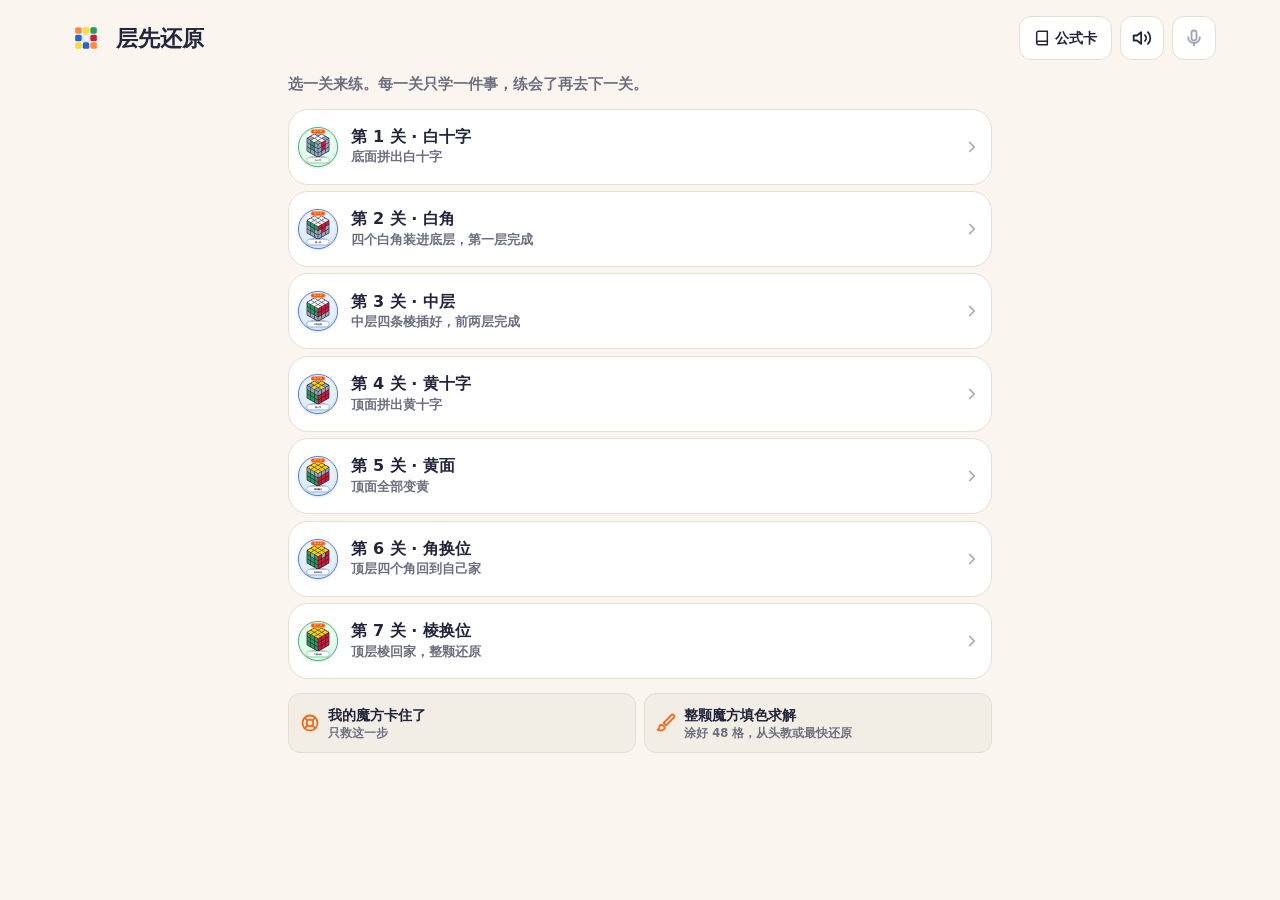
==== mofang/index.html @ f13508b8 "新增魔方层先法学习 App：/mofang/（独立文件夹，不影响小勇士）" ====
<!doctype html>
<html lang="zh-CN">
  <head>
    <meta charset="UTF-8" />
    <meta
      name="viewport"
      content="width=device-width, initial-scale=1, viewport-fit=cover"
    />
    <meta name="theme-color" content="#faf6ef" />
    <meta name="mobile-web-app-capable" content="yes" />
    <meta name="apple-mobile-web-app-capable" content="yes" />
    <meta name="apple-mobile-web-app-status-bar-style" content="default" />
    <meta name="apple-mobile-web-app-title" content="层先还原" />
    <meta name="description" content="对着实体魔方填色，层先法或最短路径还原。拖动翻转，每一步都能转给你看。" />
    <meta property="og:title" content="层先还原" />
    <meta property="og:description" content="Layer-by-layer cube" />
    <meta property="og:image" content="/mofang/og.jpg" />
    <link rel="manifest" href="/mofang/manifest.webmanifest" />
    <link rel="icon" type="image/svg+xml" href="/mofang/favicon.svg" />
    <link rel="apple-touch-icon" href="/mofang/apple-touch-icon.png" />
    <title>层先还原</title>
    <script type="module" crossorigin src="/mofang/assets/index-ByrHyJJD.js"></script>
    <link rel="stylesheet" crossorigin href="/mofang/assets/index-Cp7p6kIr.css">
  </head>
  <body>
    <div id="root"></div>
  </body>
</html>
---- mofang/assets/index-Cp7p6kIr.css ----
:root{--font-sans:"Noto Sans SC", "PingFang SC", "Hiragino Sans GB", "Microsoft YaHei", system-ui, sans-serif;--font-mono:"IBM Plex Mono", "SF Mono", ui-monospace, monospace;--bg:#faf6ef;--surface:#fff;--fill:#f3eee5;--fill-strong:#e9e2d6;--line:#e6ded0;--fg:#23263a;--muted:#6b6f80;--subtle:#a3a6b4;--accent:#f26a1b;--accent-soft:#fde9dc;--accent-fg:#fff;--success:#1c9a5e;--success-soft:#e2f4ea;--danger:#d9443a;--danger-soft:#fbe6e3;--r-sm:8px;--r-md:12px;--r-lg:20px;--h-top:44px;--h-chip:44px;--h-btn:52px;--shadow:0 10px 30px #3c280a1a;--radius:var(--r-lg);--radius-sm:var(--r-md);--border:var(--line);--border-strong:var(--fill-strong);--elevated:var(--fill);--bg-deep:var(--fill);--primary:var(--accent);--primary-deep:#d95a10;--primary-fg:var(--accent-fg);--secondary:var(--fg);--secondary-soft:var(--fill);--sun:var(--accent);--sun-soft:var(--fill);--sky-soft:var(--fill);--shadow-sm:none}*,:before,:after{box-sizing:border-box}html,body,#root{height:100%;margin:0}html{height:100%;height:-webkit-fill-available}body{font-family:var(--font-sans);background:var(--bg);color:var(--fg);-webkit-font-smoothing:antialiased;-webkit-tap-highlight-color:transparent;min-height:100dvh;-webkit-text-size-adjust:100%;-moz-text-size-adjust:100%;text-size-adjust:100%;min-height:-webkit-fill-available;overflow:hidden}button{color:inherit;font-family:inherit}strong{font-weight:700}.app{background:var(--bg);height:100svh;color:var(--fg);padding-top:env(safe-area-inset-top,0px);padding-left:env(safe-area-inset-left,0px);padding-right:env(safe-area-inset-right,0px);flex-direction:column;justify-content:center;display:flex;overflow:hidden}.shell{flex-direction:column;flex:auto;width:100%;min-height:0;display:flex}button:focus-visible{outline:3px solid var(--accent);outline-offset:2px}.topbar{flex:none;justify-content:space-between;align-items:center;gap:.5rem;padding:.5rem 1rem;display:flex}.topbar-left,.topbar-right{align-items:center;gap:.5rem;min-width:0;display:flex}.topbar-title{white-space:nowrap;margin:0;font-size:1.2rem;font-weight:800}.logo{width:var(--h-top);height:var(--h-top);justify-content:center;align-items:center;display:inline-flex}.icon-btn,.pill-btn,.tool-pill{height:var(--h-top);border:1px solid var(--line);border-radius:var(--r-md);background:var(--surface);color:var(--fg);white-space:nowrap;cursor:pointer;touch-action:manipulation;justify-content:center;align-items:center;gap:.35rem;font-size:.9rem;font-weight:700;display:inline-flex}.icon-btn{width:var(--h-top);padding:0}.pill-btn,.tool-pill{padding:0 .85rem}.icon-btn:active:not(:disabled),.pill-btn:active,.tool-pill:active:not(:disabled){background:var(--fill)}.icon-btn:disabled,.tool-pill:disabled{opacity:.4;cursor:default}.icon-btn.muted{color:var(--subtle)}.main{flex-direction:column;flex:auto;min-height:0;display:flex}.stage-panel{flex-direction:column;flex:auto;min-height:190px;display:flex;position:relative}.cube-stage{touch-action:none;-webkit-user-select:none;user-select:none;flex:auto;min-height:0;position:relative;overflow:hidden}.cube-stage-net{touch-action:manipulation;justify-content:center;align-items:center;padding:3.2rem 1rem 3.6rem;display:flex}.cube-stage canvas{display:block;width:100%!important;height:100%!important}.stage-overlay{z-index:6;pointer-events:none;justify-content:space-between;align-items:center;gap:.5rem;display:flex;position:absolute;top:.5rem;left:1rem;right:1rem}.stage-overlay>*{pointer-events:auto}.stage-tools{z-index:6;pointer-events:none;justify-content:space-between;gap:.5rem;display:flex;position:absolute;bottom:.75rem;left:1rem;right:1rem}.tool-pill{pointer-events:auto}.pose-chip,.step-hud{border-radius:var(--r-md);background:#ffffffe6;align-items:center;height:32px;padding:0 .7rem;display:inline-flex}.pose-chip{white-space:nowrap;text-overflow:ellipsis;gap:.35rem;min-width:0;font-size:.85rem;font-weight:700;overflow:hidden}.pose-chip svg{color:var(--accent);flex:none}.pose-sep{color:var(--subtle)}.pose-front{border-radius:3px;width:.85rem;height:.85rem;display:inline-block;box-shadow:inset 0 0 0 1px #0000002e}.view-toggle{height:var(--h-top);border:1px solid var(--line);border-radius:var(--r-md);background:var(--surface);flex:none;gap:2px;padding:3px;display:inline-flex}.view-btn{border-radius:var(--r-sm);color:var(--muted);cursor:pointer;touch-action:manipulation;background:0 0;border:none;padding:0 .8rem;font-size:.85rem;font-weight:800}.view-btn.active{background:var(--fg);color:#fff}.step-hud{z-index:5;pointer-events:none;-webkit-user-select:none;user-select:none;align-items:baseline;gap:.1rem;padding-top:.25rem;position:absolute;bottom:.6rem;right:1rem}.step-hud-current{color:var(--accent);font-variant-numeric:tabular-nums;font-size:1.15rem;font-weight:800}.step-hud-sep,.step-hud-total{color:var(--muted);font-variant-numeric:tabular-nums;font-size:.85rem;font-weight:700}.you-tag{white-space:nowrap;-webkit-user-select:none;user-select:none;font-family:var(--font-sans);flex-direction:column;align-items:center;display:flex}.you-tag-arrow{color:var(--fg);font-size:.65rem;line-height:1}.you-tag-body{border-radius:var(--r-sm);background:var(--fg);color:#fff;align-items:center;gap:.25rem;padding:.15rem .5rem;font-size:.72rem;font-weight:800;display:inline-flex}.you-tag-dot{border-radius:3px;width:.7rem;height:.7rem;box-shadow:0 0 0 1.5px #fff}.rotate-card{z-index:7;border-radius:var(--r-md);background:var(--fg);color:#fff;box-shadow:var(--shadow);pointer-events:none;white-space:nowrap;align-items:center;gap:.6rem;padding:.55rem 1rem .55rem .6rem;animation:.2s ease-out fade-in;display:flex;position:absolute;top:3.2rem;left:50%;transform:translate(-50%)}.rotate-card-icon{border-radius:var(--r-sm);background:var(--accent);justify-content:center;align-items:center;width:2.4rem;height:2.4rem;animation:1s ease-in-out infinite spin-left;display:inline-flex}.rotate-card-icon.flip{animation-name:spin-right}.rotate-card-icon svg{transform:scaleX(-1)}.rotate-card-icon.flip svg{transform:none}.rotate-card-text{flex-direction:column;line-height:1.25;display:flex}.rotate-card-text strong{font-size:1rem;font-weight:900}.rotate-card-text small{opacity:.8;font-size:.78rem;font-weight:600}.panel{background:var(--surface);border-radius:var(--r-lg) var(--r-lg) 0 0;flex-direction:column;flex:none;min-height:0;max-height:68%;display:flex;box-shadow:0 -6px 24px #3c280a14}.panel-inner{min-height:0;padding:1rem 1rem calc(1rem + env(safe-area-inset-bottom,0px));-webkit-overflow-scrolling:touch;scrollbar-width:thin;flex-direction:column;flex:auto;gap:.75rem;display:flex;overflow-y:auto}.panel-head{justify-content:space-between;align-items:center;gap:.5rem;display:flex}.panel-title{margin:0;font-size:1rem;font-weight:800}.panel-count{border-radius:var(--r-sm);background:var(--fill);height:28px;font-family:var(--font-mono);color:var(--muted);font-variant-numeric:tabular-nums;align-items:center;padding:0 .6rem;font-size:.85rem;font-weight:600;display:inline-flex}.palette{grid-template-columns:repeat(6,1fr);gap:.25rem;display:grid}.swatch{border-radius:var(--r-md);cursor:pointer;touch-action:manipulation;background:0 0;border:none;flex-direction:column;align-items:center;gap:.3rem;padding:.3rem 0;display:flex}.swatch.active{background:var(--fill)}.swatch-ring{--p:0%;--c:#ccc;border-radius:var(--r-md);background:conic-gradient(var(--c) var(--p), var(--fill-strong) 0);justify-content:center;align-items:center;width:3rem;height:3rem;padding:4px;display:flex;position:relative}.swatch.active .swatch-ring{box-shadow:0 0 0 2px var(--surface), 0 0 0 4px var(--fg)}.swatch-dot{border-radius:var(--r-sm);border:2px solid #fff;width:100%;height:100%}.swatch-label{font-size:.82rem;font-weight:800;line-height:1}.swatch-label small{color:var(--muted);font-variant-numeric:tabular-nums;font-size:.7rem;font-weight:600}.swatch.done{cursor:not-allowed}.swatch.done .swatch-ring{background:repeating-linear-gradient(-45deg, var(--fill-strong) 0 4px, var(--fill) 4px 8px)}.swatch.done .swatch-dot{opacity:.4;filter:saturate(.55);border-color:#0000;transform:scale(.78)}.swatch-done-badge{display:flex;position:absolute;bottom:-.25rem;right:-.25rem}.swatch-done-badge svg{border-radius:var(--r-sm);background:var(--success);color:#fff;border:2px solid #fff;width:1.3rem;height:1.3rem;padding:.18rem}.swatch.done .swatch-label{color:var(--subtle)}.swatch.done .swatch-label small{color:var(--success);font-weight:800}.status-line{border-radius:var(--r-md);background:var(--fill);height:3.1rem;color:var(--muted);align-items:center;gap:.45rem;padding:0 .15rem 0 .8rem;font-size:.88rem;font-weight:700;display:flex}.status-line.ok{background:var(--success-soft);color:var(--success)}.status-line.error{background:var(--danger-soft);color:var(--danger)}.status-text{white-space:nowrap;text-overflow:ellipsis;flex:auto;min-width:0;overflow:hidden}.status-action{border-radius:var(--r-sm);background:var(--danger);color:#fff;cursor:pointer;border:none;flex:none;height:2.75rem;padding:0 .8rem;font-size:.85rem;font-weight:800}.paint-guide{flex-direction:column;gap:.5rem;margin:0;padding:0;list-style:none;display:none}.paint-guide li{align-items:flex-start;gap:.6rem;font-size:.92rem;font-weight:600;line-height:1.45;display:flex}.paint-guide li.done{color:var(--muted)}.paint-guide-num{border-radius:var(--r-sm);background:var(--surface);flex:none;justify-content:center;align-items:center;width:1.6rem;height:1.6rem;font-size:.85rem;font-weight:800;display:inline-flex}.paint-guide li.done .paint-guide-num{background:var(--success-soft);color:var(--success)}.btn{border-radius:var(--r-md);cursor:pointer;-webkit-user-select:none;user-select:none;touch-action:manipulation;white-space:nowrap;min-height:var(--h-btn);border:1px solid #0000;flex-direction:column;justify-content:center;align-items:center;gap:.05rem;padding:.4rem .9rem;font-size:1rem;font-weight:800;display:inline-flex}.btn:disabled{opacity:.4;pointer-events:none}.btn:active:not(:disabled){transform:scale(.98)}.btn-xl{font-size:1.1rem}.btn-primary{background:var(--accent);color:var(--accent-fg)}.btn-secondary{background:var(--surface);border:1px solid var(--line);color:var(--fg)}.btn-danger{background:var(--danger-soft);color:var(--danger)}.btn-main{align-items:center;gap:.35rem;display:inline-flex}.btn-sub{opacity:.8;font-size:.72rem;font-weight:600;line-height:1.2}.panel-actions{flex-direction:column;gap:.15rem;display:flex}.link-btn{min-height:44px;color:var(--muted);text-underline-offset:3px;cursor:pointer;touch-action:manipulation;background:0 0;border:none;padding:0 .5rem;font-size:.85rem;font-weight:700;text-decoration:underline}.link-btn:disabled{opacity:.4;cursor:default}.stage-bar{scrollbar-width:none;-webkit-overflow-scrolling:touch;flex:none;gap:.35rem;margin:0 -1rem;padding:0 1rem;display:flex;overflow-x:auto}.stage-bar::-webkit-scrollbar{display:none}.stage-pill{height:var(--h-chip);border:1px solid var(--line);border-radius:var(--r-md);background:var(--surface);color:var(--muted);cursor:pointer;white-space:nowrap;touch-action:manipulation;flex:none;align-items:center;gap:.35rem;padding:0 .7rem 0 .35rem;font-size:.85rem;font-weight:800;display:inline-flex}.stage-pill-num{border-radius:var(--r-sm);background:var(--fill);font-variant-numeric:tabular-nums;justify-content:center;align-items:center;width:1.5rem;height:1.5rem;font-size:.8rem;display:inline-flex}.stage-pill.current{border-color:var(--fg);background:var(--fg);color:#fff}.stage-pill.current .stage-pill-num{background:var(--accent);color:#fff}.stage-pill.done{color:var(--fg)}.stage-pill.done .stage-pill-num{background:var(--success-soft);color:var(--success)}.stage-pill.skip{opacity:.45}.stage-pill:disabled{cursor:default}.micro-progress{height:var(--h-chip);flex:none;align-items:center;gap:.6rem;display:flex}.micro-bar{border-radius:var(--r-sm);background:var(--fill);flex:1;height:.5rem;overflow:hidden}.micro-bar span{background:var(--accent);height:100%;transition:width .2s;display:block}.micro-text{color:var(--muted);font-variant-numeric:tabular-nums;font-size:.85rem;font-weight:800}.now-card{border-radius:var(--r-lg);background:var(--fill);flex-direction:column;flex:none;gap:.7rem;padding:.85rem;display:flex}.now-card.done{text-align:center;background:var(--success-soft);align-items:center;padding:1.4rem 1rem}.now-done-title{color:var(--success);margin:0;font-size:1.6rem;font-weight:900}.now-done-sub{color:var(--muted);margin:0;font-weight:600}.move-pills{flex-wrap:wrap;gap:.35rem;display:flex}.move-pill{border:1px solid var(--line);border-radius:var(--r-sm);background:var(--surface);min-width:2.6rem;color:var(--fg);flex-direction:column;align-items:center;padding:.25rem .4rem;line-height:1.15;display:inline-flex}.move-pill-sym{font-family:var(--font-mono);font-size:1.02rem;font-weight:700}.move-pill-zh{color:var(--muted);white-space:nowrap;font-size:.66rem;font-weight:700}.move-pill.rot{border-style:dashed;border-color:var(--subtle)}.move-pill.done{opacity:.4}.move-pill.active{border-color:var(--fg);background:var(--fg);color:#fff;opacity:1}.move-pill.active .move-pill-zh{color:#ffc9a6}.btn-side{gap:.1rem;padding:.3rem}.btn-side-label{font-size:.75rem;font-weight:800}.now-meta{align-items:center;gap:.5rem;min-width:0;display:flex}.now-count{color:var(--accent);font-variant-numeric:tabular-nums;flex:none;font-size:.85rem;font-weight:800}.now-count small{color:var(--muted);font-size:.78rem;font-weight:700}.now-piece{text-overflow:ellipsis;white-space:nowrap;border-radius:var(--r-sm);background:var(--surface);min-width:0;padding:.15rem .5rem;font-size:.8rem;font-weight:800;overflow:hidden}.letters-btn{margin-left:auto;border-radius:var(--r-md);min-width:44px;height:44px;color:var(--subtle);font-family:var(--font-mono);cursor:pointer;touch-action:manipulation;background:0 0;border:none;flex:none;margin-block:-.4rem;font-size:.78rem;font-weight:700}.letters-btn.on{color:var(--fg);background:var(--surface)}.now-say{-webkit-line-clamp:2;-webkit-box-orient:vertical;min-height:2.6em;margin:0;font-size:1.25rem;font-weight:900;line-height:1.3;display:-webkit-box;overflow:hidden}.lesson-formula{flex-wrap:wrap;align-items:center;gap:.4rem .6rem;display:flex}.formula-part{flex-wrap:wrap;align-items:center;gap:.3rem;display:flex}.formula-part.setup+.formula-part:before{content:"→";color:var(--subtle);margin-right:.1rem;font-weight:800}.lesson-formula .move-pill{border-color:#0000;justify-content:center;min-width:2.9rem;min-height:2.6rem;padding:.2rem .45rem;transition:background .15s,color .15s}.lesson-formula .move-pill-zh{color:inherit;font-size:1.05rem;font-weight:900}.lesson-formula .move-pill-sym{color:var(--muted);font-size:.72rem}.lesson-formula .formula-part.setup .move-pill{border:1px dashed var(--subtle);background:0 0}.lesson-formula .formula-part .move-pill.active{border:1px solid var(--accent);background:var(--accent);color:#fff;opacity:1;transform:scale(1.06)}.lesson-formula .move-pill.active .move-pill-zh,.lesson-formula .move-pill.active .move-pill-sym{color:#fff}.formula-reps{border-radius:var(--r-sm);background:var(--accent-soft);color:var(--primary-deep);white-space:nowrap;font-variant-numeric:tabular-nums;padding:.2rem .45rem;font-size:.82rem;font-weight:800}.now-caption{height:1.4rem;color:var(--muted);white-space:nowrap;text-overflow:ellipsis;align-items:center;gap:.45rem;margin:0;font-size:.88rem;font-weight:700;display:flex;overflow:hidden}.now-caption.live{color:var(--fg)}.demo-dot{background:var(--accent);border-radius:50%;flex:none;width:.55rem;height:.55rem;animation:1s ease-in-out infinite pulse-dot}.lesson-controls{flex:none;grid-template-columns:5.2rem 1fr;gap:.5rem;display:grid}.lesson-controls .btn-xl{min-height:3.6rem;font-size:1.3rem}.slow-mode{flex:none;margin-top:-.25rem}.slow-mode summary{min-height:44px;color:var(--muted);cursor:pointer;touch-action:manipulation;justify-content:center;align-items:center;gap:.25rem;font-size:.88rem;font-weight:800;list-style:none;display:flex}.slow-mode summary::-webkit-details-marker{display:none}.slow-mode .chevron{transition:transform .15s}.slow-mode[open] .chevron{transform:rotate(180deg)}.slow-controls{grid-template-columns:repeat(3,1fr);gap:.4rem;display:grid}.slow-controls .btn{min-height:48px;padding:.3rem .4rem;font-size:.9rem}.slow-say{color:var(--muted);text-align:center;margin:.4rem 0 0;font-size:.85rem;font-weight:700}.done-tip{z-index:8;border-radius:var(--r-md);background:var(--fg);color:#fff;width:max-content;max-width:calc(100% - 1.5rem);box-shadow:var(--shadow);align-items:center;gap:.4rem;padding:0 .3rem 0 .8rem;animation:.2s ease-out toast-in;display:flex;position:absolute;bottom:.6rem;left:50%;overflow:hidden;transform:translate(-50%)}.done-tip-text{white-space:nowrap;text-overflow:ellipsis;align-items:center;gap:.35rem;min-width:0;font-size:.85rem;font-weight:700;display:inline-flex;overflow:hidden}.done-tip-text svg{color:#7ee2a8;flex:none}.done-tip-undo{border-radius:var(--r-sm);color:#ffc9a6;text-underline-offset:3px;cursor:pointer;touch-action:manipulation;background:0 0;border:none;flex:none;min-height:44px;padding:0 .7rem;font-size:.88rem;font-weight:800;text-decoration:underline}.done-tip-timer{background:var(--accent);transform-origin:0;width:100%;height:3px;animation:tip-timer var(--tip-ms,2.8s) linear forwards;position:absolute;bottom:0;left:0}@keyframes tip-timer{to{transform:scaleX(0)}}.orient-backdrop{z-index:70;padding:calc(1rem + env(safe-area-inset-top,0px)) calc(1rem + env(safe-area-inset-right,0px)) calc(1rem + env(safe-area-inset-bottom,0px)) calc(1rem + env(safe-area-inset-left,0px));background:#23263a73;justify-content:center;align-items:center;animation:.18s ease-out fade-in;display:flex;position:fixed;inset:0}.orient-card{border-radius:var(--r-lg);background:var(--surface);width:min(100%,22rem);box-shadow:var(--shadow);text-align:center;flex-direction:column;align-items:center;gap:.5rem;padding:1.4rem 1.25rem 1.25rem;animation:.22s ease-out sheet-up;display:flex}.orient-stage{perspective:600px;justify-content:center;align-items:center;width:9rem;height:9rem;display:flex}.mini-cube{--s:4.6rem;width:var(--s);height:var(--s);transform-style:preserve-3d;animation:3.2s ease-in-out infinite flip-white-down;position:relative}.mini-face{backface-visibility:hidden;border:3px solid #1d1d24;border-radius:10px;position:absolute;inset:0}.mini-face.f{transform:translateZ(calc(var(--s) / 2))}.mini-face.b{transform:rotateY(180deg) translateZ(calc(var(--s) / 2))}.mini-face.u{transform:rotateX(90deg) translateZ(calc(var(--s) / 2))}.mini-face.d{transform:rotateX(-90deg) translateZ(calc(var(--s) / 2))}.mini-face.r{transform:rotateY(90deg) translateZ(calc(var(--s) / 2))}.mini-face.l{transform:rotateY(-90deg) translateZ(calc(var(--s) / 2))}@keyframes flip-white-down{0%,22%{transform:rotateX(-24deg)rotateY(-32deg)rotate(0)}62%,to{transform:rotateX(-24deg)rotateY(-32deg)rotate(180deg)}}.orient-title{margin:.25rem 0 0;font-size:1.45rem;font-weight:900}.orient-text{margin:0;font-size:1.12rem;font-weight:700}.orient-text b{background:var(--fill);border-radius:4px;padding:0 .2rem}.orient-text b.green{color:#1f7a45;background:#e2f4ea}.orient-sub{color:var(--muted);margin:0 0 .4rem;font-size:.85rem;font-weight:600}.orient-go{width:100%;min-height:3.4rem;font-size:1.25rem}.stage-overlay-right{flex:none;gap:.4rem;display:inline-flex}.sheet-backdrop{z-index:60;background:#23263a66;justify-content:center;align-items:flex-end;animation:.18s ease-out fade-in;display:flex;position:fixed;inset:0}.sheet{background:var(--surface);border-radius:var(--r-lg) var(--r-lg) 0 0;width:min(100%,36rem);max-height:88dvh;padding:1rem 1rem calc(1rem + env(safe-area-inset-bottom,0px));box-shadow:var(--shadow);animation:.22s cubic-bezier(.2,.9,.3,1.1) sheet-up;overflow-y:auto}.sheet-head{justify-content:space-between;align-items:flex-start;gap:.5rem;display:flex}.sheet-title{margin:0;font-size:1.2rem;font-weight:900}.sheet-sub{color:var(--muted);margin:.2rem 0 0;font-size:.85rem;font-weight:600}.sheet-legend{color:var(--muted);flex-wrap:wrap;gap:.3rem .8rem;margin:.7rem 0 .5rem;font-size:.78rem;font-weight:700;display:flex}.formula-cards{flex-direction:column;gap:.55rem;margin:0;padding:0;list-style:none;display:flex}.formula-card{border-radius:var(--r-md);background:var(--fill);padding:.7rem .8rem}.formula-card .move-pill{min-width:2.2rem}.formula-card-head{align-items:center;gap:.45rem;margin-bottom:.45rem;display:flex}.formula-card-stage{border-radius:var(--r-sm);background:var(--fg);color:#fff;justify-content:center;align-items:center;width:1.5rem;height:1.5rem;font-size:.82rem;font-weight:900;display:inline-flex}.formula-card-name{font-size:1rem;font-weight:900}.formula-card-when-stage{color:var(--muted);margin-left:auto;font-size:.78rem;font-weight:700}.formula-card-when{color:var(--muted);margin:.45rem 0 0;font-size:.84rem;font-weight:600;line-height:1.45}.sheet-foot{color:var(--muted);margin:.8rem 0 0;font-size:.8rem;font-weight:600}.toast{top:calc(env(safe-area-inset-top,0px) + 6.4rem);z-index:50;border-radius:var(--r-md);background:var(--fg);color:#fff;text-align:center;width:max-content;max-width:min(88vw,22rem);box-shadow:var(--shadow);pointer-events:none;padding:.55rem .95rem;font-size:.88rem;font-weight:700;line-height:1.3;animation:.2s ease-out toast-in;position:fixed;left:50%;transform:translate(-50%)}.face-net{justify-content:center;align-items:center;width:100%;height:100%;display:flex}.face-net-grid{grid-template-rows:repeat(3,auto);grid-template-columns:repeat(4,minmax(0,1fr));gap:.3rem .35rem;width:min(100%,400px);max-height:100%;display:grid}.face-net-face{flex-direction:column;gap:.15rem;min-width:0;display:flex}.face-net-label{color:var(--muted);text-align:center;font-size:.75rem;font-weight:800;line-height:1}.face-net-cells{aspect-ratio:1;border-radius:var(--r-sm);background:#1c1d24;grid-template-columns:repeat(3,1fr);gap:3px;padding:3px;display:grid}.face-net-cell{aspect-ratio:1;cursor:pointer;touch-action:manipulation;border:none;border-radius:4px;padding:0}.face-net-cell.center{cursor:default}.face-net-cell.blank{background:#4a4e63!important}.face-net-cell.conflict{outline-offset:-2px;outline:3px solid #22d3ee}.face-net-cell.focused{outline:3px solid var(--accent);outline-offset:-1px;z-index:1}.face-net-cell.flash{animation:.35s ease-in-out 4 net-flash}.face-net-cell.blocked{filter:grayscale(.5)brightness(.75)}.face-net-cell.paint-pop{z-index:1;animation:.22s ease-out paint-cell-pop}.celebration-overlay{z-index:80;pointer-events:none;justify-content:center;align-items:center;animation:.25s ease-out fade-in;display:flex;position:fixed;inset:0}.celebration-canvas{pointer-events:none;width:100%;height:100%;position:absolute;inset:0}.celebration-message{z-index:1;text-align:center;border-radius:var(--r-lg);box-shadow:var(--shadow);background:#fffffff2;padding:1rem 2rem;animation:.45s cubic-bezier(.22,1.4,.36,1) celebration-pop;position:relative}.celebration-title{color:var(--accent);margin:0;font-size:clamp(2rem,8vw,3rem);font-weight:900}.celebration-sub{color:var(--muted);margin:.2rem 0 0;font-size:1rem;font-weight:700}@keyframes toast-in{0%{opacity:0;transform:translate(-50%)translateY(8px)}to{opacity:1;transform:translate(-50%)translateY(0)}}@keyframes fade-in{0%{opacity:0}to{opacity:1}}@keyframes sheet-up{0%{opacity:0;transform:translateY(40px)}to{opacity:1;transform:translateY(0)}}@keyframes net-flash{0%,to{filter:brightness()}50%{filter:brightness(1.8)}}@keyframes paint-cell-pop{0%{transform:scale(1)}48%{transform:scale(1.14)}to{transform:scale(1)}}@keyframes celebration-pop{0%{opacity:0;transform:scale(.72)}to{opacity:1;transform:scale(1)}}@keyframes spin-left{to{transform:rotate(-360deg)}}@keyframes spin-right{to{transform:rotate(360deg)}}@keyframes pulse-dot{50%{opacity:.25}}@media (prefers-reduced-motion:reduce){.celebration-overlay,.celebration-message,.sheet,.sheet-backdrop,.toast,.rotate-card-icon,.demo-dot,.mini-cube,.orient-card,.orient-backdrop,.done-tip{animation:none}.mini-cube{transform:rotateX(-24deg)rotateY(-32deg)rotate(180deg)}}.page{width:100%;min-height:0;padding:0 1rem calc(.75rem + env(safe-area-inset-bottom,0px));flex-direction:column;flex:auto;gap:.6rem;display:flex;overflow:hidden}.page-lead{color:var(--muted);flex:none;margin:0;font-size:.92rem;font-weight:600;line-height:1.4}.page-lead b{color:var(--fg);margin-right:.35rem;font-size:1.05rem}.level-list{scrollbar-width:none;flex-direction:column;flex:auto;gap:.4rem;min-height:0;max-height:calc(588px + 2.4rem);margin:0;padding:0;list-style:none;display:flex;overflow-y:auto}.level-list::-webkit-scrollbar{display:none}.level-list>li{flex:1 1 0;min-height:56px;max-height:84px;display:flex}.level-row{border:1px solid var(--line);border-radius:var(--r-lg);background:var(--surface);text-align:left;cursor:pointer;touch-action:manipulation;flex:auto;align-items:center;gap:.7rem;min-width:0;padding:.35rem .6rem .35rem .45rem;display:flex}.level-row:active{background:var(--fill)}.level-row>svg{color:var(--subtle);flex:none}.level-badge{flex:none;width:44px;height:44px}.level-text{flex-direction:column;flex:auto;gap:.1rem;min-width:0;display:flex}.level-name{white-space:nowrap;font-size:1rem;font-weight:900}.level-goal{color:var(--muted);white-space:nowrap;text-overflow:ellipsis;font-size:.8rem;font-weight:600;overflow:hidden}.level-fact{color:var(--muted);white-space:nowrap;flex:none;align-items:center;gap:.2rem;font-size:.74rem;font-weight:700;display:inline-flex}.level-fact.known{color:var(--success)}.home-more{flex:none;grid-template-columns:1fr 1fr;gap:.5rem;display:grid}.home-more.single{grid-template-columns:1fr}.more-btn{border:1px solid var(--line);border-radius:var(--r-md);background:var(--fill);text-align:left;cursor:pointer;touch-action:manipulation;align-items:center;gap:.5rem;min-height:60px;padding:.5rem .7rem;display:flex}.more-btn:active{background:var(--fill-strong)}.more-btn>svg{color:var(--accent);flex:none}.more-btn span{flex-direction:column;gap:.1rem;min-width:0;display:flex}.more-btn b{font-size:.9rem;font-weight:900}.more-btn small{color:var(--muted);font-size:.72rem;font-weight:600;line-height:1.25}.shape-grid{flex:auto;grid-template-columns:1fr 1fr;grid-auto-rows:minmax(0,1fr);gap:.5rem;min-height:0;margin:0;padding:0;list-style:none;display:grid;overflow-y:auto}.shape-grid.n2{grid-auto-rows:minmax(0,15rem)}.shape-grid>li{min-height:0;display:flex}.shape-card{border:1px solid var(--line);border-radius:var(--r-lg);background:var(--surface);cursor:pointer;touch-action:manipulation;flex-direction:column;flex:auto;align-items:center;gap:.25rem;min-width:0;padding:.55rem .55rem .6rem;display:flex;overflow:hidden}.shape-card:active{border-color:var(--accent);background:var(--accent-soft)}.shape-card.done{background:var(--success-soft)}.shape-icon{flex:0 auto;width:auto;min-height:0;max-height:100%}.shape-name{font-size:1rem;font-weight:900}.shape-say{color:var(--muted);text-align:center;font-size:.74rem;font-weight:600;line-height:1.3}.shapes-paint{flex:none;justify-content:center;align-items:center;gap:.35rem;display:inline-flex}.intro-panel{gap:.6rem}.intro-head{align-items:center;gap:.6rem;display:flex}.intro-kicker{color:var(--accent);margin:0;font-size:.8rem;font-weight:800}.intro-title{margin:0;font-size:1.5rem;font-weight:900;line-height:1.1}.intro-goal{margin:0;font-size:.95rem;font-weight:700;line-height:1.4}.intro-formulas{flex-direction:column;gap:.4rem;display:flex}.intro-formula{border-radius:var(--r-lg);background:var(--fill);flex-direction:column;gap:.2rem;padding:.6rem .75rem;display:flex}.intro-formula-name{color:var(--muted);font-size:.8rem;font-weight:800}.mnemonic{flex-wrap:wrap;gap:.15rem .9rem;font-size:1.15rem;font-weight:900;line-height:1.35;display:flex}.mnemonic.big{font-size:1.45rem}.mnemonic-beat{white-space:nowrap}.intro-cases{color:var(--muted);flex-direction:column;gap:.2rem;margin:0;padding:0;font-size:.85rem;font-weight:600;list-style:none;display:flex}.intro-cases li:before{content:"·";color:var(--accent);margin-right:.4rem;font-weight:900}.skip-confirm{border-radius:var(--r-lg);background:var(--accent-soft);flex-direction:column;gap:.5rem;padding:.75rem;display:flex}.skip-confirm p{margin:0;font-size:.88rem;font-weight:700;line-height:1.4}.skip-actions,.round-actions{grid-template-columns:1fr 1.4fr;gap:.5rem;display:grid}.scramble-hold{color:var(--muted);margin:0;font-size:.9rem;font-weight:600;line-height:1.4}.scramble-hold b{color:var(--fg)}.scramble-hold b.green{color:var(--success)}.scramble-pills .move-pill{justify-content:center;min-height:2.2rem}.scramble-pills .move-pill-zh{color:inherit;font-size:.9rem}.scramble-pills .move-pill.active{border-color:var(--accent);background:var(--accent)}.scramble-pills .move-pill.active .move-pill-zh{color:#fff}.scramble-controls{grid-template-columns:1fr 1.5fr 1fr;gap:.5rem;display:grid}.scramble-controls .btn-xl{min-height:3.6rem;font-size:1.2rem}.solve-note{border-radius:var(--r-md);background:var(--success-soft);color:var(--success);flex:none;margin:0;padding:.4rem .65rem;font-size:.82rem;font-weight:800;line-height:1.35}.now-tip{min-height:1.3rem;color:var(--primary-deep);align-items:flex-start;gap:.35rem;margin:-.2rem 0 0;font-size:.82rem;font-weight:700;line-height:1.35;display:flex}.now-tip svg{flex:none;margin-top:.05rem}.lesson-formula .move-pill.beat-end{margin-right:.45rem}.round-done{gap:.35rem}.round-fact{color:var(--muted);justify-content:center;align-items:center;gap:.3rem;margin:.2rem 0 0;font-size:.85rem;font-weight:700;display:inline-flex}.round-fact.known{color:var(--success)}.solo-check{border:1px solid var(--line);border-radius:var(--r-md);background:var(--surface);cursor:pointer;touch-action:manipulation;align-items:center;gap:.6rem;min-height:52px;padding:0 .8rem;font-size:.98rem;font-weight:800;display:flex}.solo-check input{opacity:0;pointer-events:none;position:absolute}.solo-box{border:2px solid var(--subtle);border-radius:var(--r-sm);color:#0000;flex:none;justify-content:center;align-items:center;width:26px;height:26px;display:inline-flex}.solo-check.on{border-color:var(--success);background:var(--success-soft)}.solo-check.on .solo-box{border-color:var(--success);background:var(--success);color:#fff}.solo-check:has(input:focus-visible){outline:3px solid var(--accent);outline-offset:2px}.round-actions .btn-xl{min-height:3.6rem}.topbar-title.small{text-overflow:ellipsis;font-size:1.05rem;overflow:hidden}.pill-btn.pill-compact{width:var(--h-top);padding:0}.pill-btn.pill-compact .pill-label{display:none}.speech-btn.on{color:var(--accent);border-color:var(--accent)}@media (height<=720px) and (width<=1023px){.topbar{padding-block:.35rem}.panel-inner{gap:.6rem;padding-top:.75rem}.now-card{gap:.45rem;padding:.7rem .8rem}.now-say{font-size:1.12rem}.swatch-ring{width:2.6rem;height:2.6rem}}@media (width<=360px){.pill-btn{padding:0 .65rem}.topbar-title{font-size:1.1rem}}@media (width>=1024px){.shell{max-width:75rem;max-height:58rem;margin:0 auto;padding:0 1.5rem 1.5rem}.topbar{padding:1rem 0 .85rem}.topbar-title{font-size:1.4rem}.main{grid-template-columns:minmax(0,1fr) 26rem;gap:1.25rem;display:grid}.stage-panel{border-radius:var(--r-lg);background:var(--surface);overflow:hidden}.stage-overlay{top:1rem}.panel{border-radius:var(--r-lg);max-height:none;box-shadow:none}.panel-inner{gap:1rem;padding:1.25rem}.paint-guide{border-radius:var(--r-md);background:var(--fill);padding:.9rem 1rem;display:flex}.panel-actions{margin-top:auto}.stage-bar{flex-wrap:wrap;margin:0;padding:0;overflow:visible}.solve-panel .now-card{padding:1.1rem}.now-say{font-size:1.45rem}.sheet-backdrop{align-items:center}.sheet{border-radius:var(--r-lg);max-height:86vh}.step-hud{bottom:1rem;right:1rem}.toast{top:calc(env(safe-area-inset-top,0px) + 5.5rem)}.page{gap:.9rem;max-width:44rem;margin:0 auto;padding:0 0 1rem}.level-list{max-height:calc(532px + 2.4rem)}.level-list>li{min-height:64px;max-height:76px}.pill-btn.pill-compact{width:auto;padding:0 .85rem}.pill-btn.pill-compact .pill-label{display:inline}.topbar-title.small{font-size:1.4rem}.shape-grid{grid-template-columns:repeat(3,1fr)}}
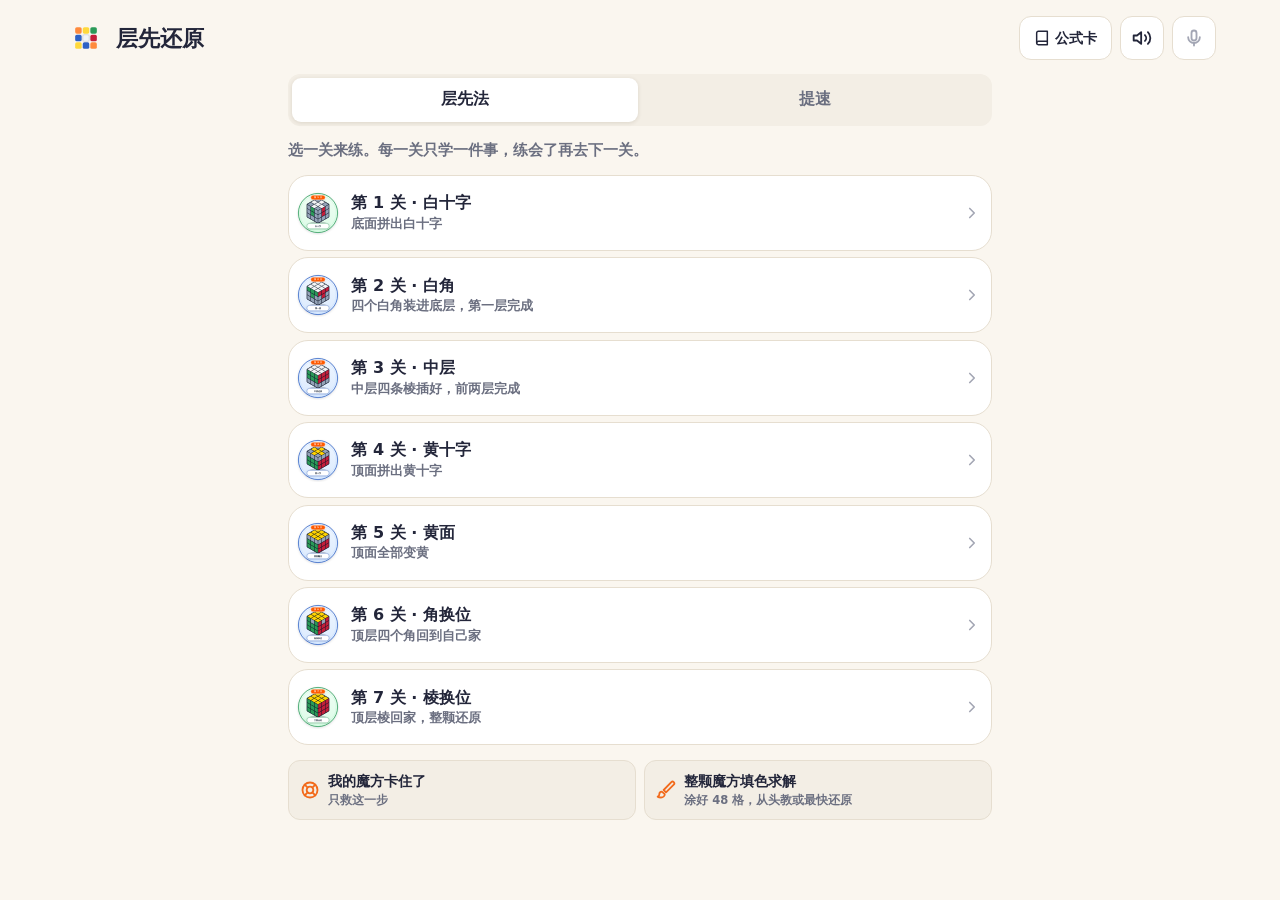
==== commit d3c42571: "魔方 App：新增提速（计时器 + CFOP 入门）" ====
--- a/mofang/index.html
+++ b/mofang/index.html
@@ -19,8 +19,8 @@
     <link rel="icon" type="image/svg+xml" href="/mofang/favicon.svg" />
     <link rel="apple-touch-icon" href="/mofang/apple-touch-icon.png" />
     <title>层先还原</title>
-    <script type="module" crossorigin src="/mofang/assets/index-ByrHyJJD.js"></script>
-    <link rel="stylesheet" crossorigin href="/mofang/assets/index-Cp7p6kIr.css">
+    <script type="module" crossorigin src="/mofang/assets/index-pVP-qkUp.js"></script>
+    <link rel="stylesheet" crossorigin href="/mofang/assets/index-8VQGAVIN.css">
   </head>
   <body>
     <div id="root"></div>
--- a/mofang/assets/index-8VQGAVIN.css
+++ b/mofang/assets/index-8VQGAVIN.css
@@ -0,0 +1 @@
+:root{--font-sans:"Noto Sans SC", "PingFang SC", "Hiragino Sans GB", "Microsoft YaHei", system-ui, sans-serif;--font-mono:"IBM Plex Mono", "SF Mono", ui-monospace, monospace;--bg:#faf6ef;--surface:#fff;--fill:#f3eee5;--fill-strong:#e9e2d6;--line:#e6ded0;--fg:#23263a;--muted:#6b6f80;--subtle:#a3a6b4;--accent:#f26a1b;--accent-soft:#fde9dc;--accent-fg:#fff;--success:#1c9a5e;--success-soft:#e2f4ea;--danger:#d9443a;--danger-soft:#fbe6e3;--r-sm:8px;--r-md:12px;--r-lg:20px;--h-top:44px;--h-chip:44px;--h-btn:52px;--shadow:0 10px 30px #3c280a1a;--radius:var(--r-lg);--radius-sm:var(--r-md);--border:var(--line);--border-strong:var(--fill-strong);--elevated:var(--fill);--bg-deep:var(--fill);--primary:var(--accent);--primary-deep:#d95a10;--primary-fg:var(--accent-fg);--secondary:var(--fg);--secondary-soft:var(--fill);--sun:var(--accent);--sun-soft:var(--fill);--sky-soft:var(--fill);--shadow-sm:none}*,:before,:after{box-sizing:border-box}html,body,#root{height:100%;margin:0}html{height:100%;height:-webkit-fill-available}body{font-family:var(--font-sans);background:var(--bg);color:var(--fg);-webkit-font-smoothing:antialiased;-webkit-tap-highlight-color:transparent;min-height:100dvh;-webkit-text-size-adjust:100%;-moz-text-size-adjust:100%;text-size-adjust:100%;min-height:-webkit-fill-available;overflow:hidden}button{color:inherit;font-family:inherit}strong{font-weight:700}.app{background:var(--bg);height:100svh;color:var(--fg);padding-top:env(safe-area-inset-top,0px);padding-left:env(safe-area-inset-left,0px);padding-right:env(safe-area-inset-right,0px);flex-direction:column;justify-content:center;display:flex;overflow:hidden}.shell{flex-direction:column;flex:auto;width:100%;min-height:0;display:flex}button:focus-visible{outline:3px solid var(--accent);outline-offset:2px}.topbar{flex:none;justify-content:space-between;align-items:center;gap:.5rem;padding:.5rem 1rem;display:flex}.topbar-left,.topbar-right{align-items:center;gap:.5rem;min-width:0;display:flex}.topbar-title{white-space:nowrap;margin:0;font-size:1.2rem;font-weight:800}.logo{width:var(--h-top);height:var(--h-top);justify-content:center;align-items:center;display:inline-flex}.icon-btn,.pill-btn,.tool-pill{height:var(--h-top);border:1px solid var(--line);border-radius:var(--r-md);background:var(--surface);color:var(--fg);white-space:nowrap;cursor:pointer;touch-action:manipulation;justify-content:center;align-items:center;gap:.35rem;font-size:.9rem;font-weight:700;display:inline-flex}.icon-btn{width:var(--h-top);padding:0}.pill-btn,.tool-pill{padding:0 .85rem}.icon-btn:active:not(:disabled),.pill-btn:active,.tool-pill:active:not(:disabled){background:var(--fill)}.icon-btn:disabled,.tool-pill:disabled{opacity:.4;cursor:default}.icon-btn.muted{color:var(--subtle)}.main{flex-direction:column;flex:auto;min-height:0;display:flex}.stage-panel{flex-direction:column;flex:auto;min-height:190px;display:flex;position:relative}.cube-stage{touch-action:none;-webkit-user-select:none;user-select:none;flex:auto;min-height:0;position:relative;overflow:hidden}.cube-stage-net{touch-action:manipulation;justify-content:center;align-items:center;padding:3.2rem 1rem 3.6rem;display:flex}.cube-stage canvas{display:block;width:100%!important;height:100%!important}.stage-overlay{z-index:6;pointer-events:none;justify-content:space-between;align-items:center;gap:.5rem;display:flex;position:absolute;top:.5rem;left:1rem;right:1rem}.stage-overlay>*{pointer-events:auto}.stage-tools{z-index:6;pointer-events:none;justify-content:space-between;gap:.5rem;display:flex;position:absolute;bottom:.75rem;left:1rem;right:1rem}.tool-pill{pointer-events:auto}.pose-chip,.step-hud{border-radius:var(--r-md);background:#ffffffe6;align-items:center;height:32px;padding:0 .7rem;display:inline-flex}.pose-chip{white-space:nowrap;text-overflow:ellipsis;gap:.35rem;min-width:0;font-size:.85rem;font-weight:700;overflow:hidden}.pose-chip svg{color:var(--accent);flex:none}.pose-sep{color:var(--subtle)}.pose-front{border-radius:3px;width:.85rem;height:.85rem;display:inline-block;box-shadow:inset 0 0 0 1px #0000002e}.view-toggle{height:var(--h-top);border:1px solid var(--line);border-radius:var(--r-md);background:var(--surface);flex:none;gap:2px;padding:3px;display:inline-flex}.view-btn{border-radius:var(--r-sm);color:var(--muted);cursor:pointer;touch-action:manipulation;background:0 0;border:none;padding:0 .8rem;font-size:.85rem;font-weight:800}.view-btn.active{background:var(--fg);color:#fff}.step-hud{z-index:5;pointer-events:none;-webkit-user-select:none;user-select:none;align-items:baseline;gap:.1rem;padding-top:.25rem;position:absolute;bottom:.6rem;right:1rem}.step-hud-current{color:var(--accent);font-variant-numeric:tabular-nums;font-size:1.15rem;font-weight:800}.step-hud-sep,.step-hud-total{color:var(--muted);font-variant-numeric:tabular-nums;font-size:.85rem;font-weight:700}.you-tag{white-space:nowrap;-webkit-user-select:none;user-select:none;font-family:var(--font-sans);flex-direction:column;align-items:center;display:flex}.you-tag-arrow{color:var(--fg);font-size:.65rem;line-height:1}.you-tag-body{border-radius:var(--r-sm);background:var(--fg);color:#fff;align-items:center;gap:.25rem;padding:.15rem .5rem;font-size:.72rem;font-weight:800;display:inline-flex}.you-tag-dot{border-radius:3px;width:.7rem;height:.7rem;box-shadow:0 0 0 1.5px #fff}.rotate-card{z-index:7;border-radius:var(--r-md);background:var(--fg);color:#fff;box-shadow:var(--shadow);pointer-events:none;white-space:nowrap;align-items:center;gap:.6rem;padding:.55rem 1rem .55rem .6rem;animation:.2s ease-out fade-in;display:flex;position:absolute;top:3.2rem;left:50%;transform:translate(-50%)}.rotate-card-icon{border-radius:var(--r-sm);background:var(--accent);justify-content:center;align-items:center;width:2.4rem;height:2.4rem;animation:1s ease-in-out infinite spin-left;display:inline-flex}.rotate-card-icon.flip{animation-name:spin-right}.rotate-card-icon svg{transform:scaleX(-1)}.rotate-card-icon.flip svg{transform:none}.rotate-card-text{flex-direction:column;line-height:1.25;display:flex}.rotate-card-text strong{font-size:1rem;font-weight:900}.rotate-card-text small{opacity:.8;font-size:.78rem;font-weight:600}.panel{background:var(--surface);border-radius:var(--r-lg) var(--r-lg) 0 0;flex-direction:column;flex:none;min-height:0;max-height:68%;display:flex;box-shadow:0 -6px 24px #3c280a14}.panel-inner{min-height:0;padding:1rem 1rem calc(1rem + env(safe-area-inset-bottom,0px));-webkit-overflow-scrolling:touch;scrollbar-width:thin;flex-direction:column;flex:auto;gap:.75rem;display:flex;overflow-y:auto}.panel-head{justify-content:space-between;align-items:center;gap:.5rem;display:flex}.panel-title{margin:0;font-size:1rem;font-weight:800}.panel-count{border-radius:var(--r-sm);background:var(--fill);height:28px;font-family:var(--font-mono);color:var(--muted);font-variant-numeric:tabular-nums;align-items:center;padding:0 .6rem;font-size:.85rem;font-weight:600;display:inline-flex}.palette{grid-template-columns:repeat(6,1fr);gap:.25rem;display:grid}.swatch{border-radius:var(--r-md);cursor:pointer;touch-action:manipulation;background:0 0;border:none;flex-direction:column;align-items:center;gap:.3rem;padding:.3rem 0;display:flex}.swatch.active{background:var(--fill)}.swatch-ring{--p:0%;--c:#ccc;border-radius:var(--r-md);background:conic-gradient(var(--c) var(--p), var(--fill-strong) 0);justify-content:center;align-items:center;width:3rem;height:3rem;padding:4px;display:flex;position:relative}.swatch.active .swatch-ring{box-shadow:0 0 0 2px var(--surface), 0 0 0 4px var(--fg)}.swatch-dot{border-radius:var(--r-sm);border:2px solid #fff;width:100%;height:100%}.swatch-label{font-size:.82rem;font-weight:800;line-height:1}.swatch-label small{color:var(--muted);font-variant-numeric:tabular-nums;font-size:.7rem;font-weight:600}.swatch.done{cursor:not-allowed}.swatch.done .swatch-ring{background:repeating-linear-gradient(-45deg, var(--fill-strong) 0 4px, var(--fill) 4px 8px)}.swatch.done .swatch-dot{opacity:.4;filter:saturate(.55);border-color:#0000;transform:scale(.78)}.swatch-done-badge{display:flex;position:absolute;bottom:-.25rem;right:-.25rem}.swatch-done-badge svg{border-radius:var(--r-sm);background:var(--success);color:#fff;border:2px solid #fff;width:1.3rem;height:1.3rem;padding:.18rem}.swatch.done .swatch-label{color:var(--subtle)}.swatch.done .swatch-label small{color:var(--success);font-weight:800}.status-line{border-radius:var(--r-md);background:var(--fill);height:3.1rem;color:var(--muted);align-items:center;gap:.45rem;padding:0 .15rem 0 .8rem;font-size:.88rem;font-weight:700;display:flex}.status-line.ok{background:var(--success-soft);color:var(--success)}.status-line.error{background:var(--danger-soft);color:var(--danger)}.status-text{white-space:nowrap;text-overflow:ellipsis;flex:auto;min-width:0;overflow:hidden}.status-action{border-radius:var(--r-sm);background:var(--danger);color:#fff;cursor:pointer;border:none;flex:none;height:2.75rem;padding:0 .8rem;font-size:.85rem;font-weight:800}.paint-guide{flex-direction:column;gap:.5rem;margin:0;padding:0;list-style:none;display:none}.paint-guide li{align-items:flex-start;gap:.6rem;font-size:.92rem;font-weight:600;line-height:1.45;display:flex}.paint-guide li.done{color:var(--muted)}.paint-guide-num{border-radius:var(--r-sm);background:var(--surface);flex:none;justify-content:center;align-items:center;width:1.6rem;height:1.6rem;font-size:.85rem;font-weight:800;display:inline-flex}.paint-guide li.done .paint-guide-num{background:var(--success-soft);color:var(--success)}.btn{border-radius:var(--r-md);cursor:pointer;-webkit-user-select:none;user-select:none;touch-action:manipulation;white-space:nowrap;min-height:var(--h-btn);border:1px solid #0000;flex-direction:column;justify-content:center;align-items:center;gap:.05rem;padding:.4rem .9rem;font-size:1rem;font-weight:800;display:inline-flex}.btn:disabled{opacity:.4;pointer-events:none}.btn:active:not(:disabled){transform:scale(.98)}.btn-xl{font-size:1.1rem}.btn-primary{background:var(--accent);color:var(--accent-fg)}.btn-secondary{background:var(--surface);border:1px solid var(--line);color:var(--fg)}.btn-danger{background:var(--danger-soft);color:var(--danger)}.btn-main{align-items:center;gap:.35rem;display:inline-flex}.btn-sub{opacity:.8;font-size:.72rem;font-weight:600;line-height:1.2}.panel-actions{flex-direction:column;gap:.15rem;display:flex}.link-btn{min-height:44px;color:var(--muted);text-underline-offset:3px;cursor:pointer;touch-action:manipulation;background:0 0;border:none;padding:0 .5rem;font-size:.85rem;font-weight:700;text-decoration:underline}.link-btn:disabled{opacity:.4;cursor:default}.stage-bar{scrollbar-width:none;-webkit-overflow-scrolling:touch;flex:none;gap:.35rem;margin:0 -1rem;padding:0 1rem;display:flex;overflow-x:auto}.stage-bar::-webkit-scrollbar{display:none}.stage-pill{height:var(--h-chip);border:1px solid var(--line);border-radius:var(--r-md);background:var(--surface);color:var(--muted);cursor:pointer;white-space:nowrap;touch-action:manipulation;flex:none;align-items:center;gap:.35rem;padding:0 .7rem 0 .35rem;font-size:.85rem;font-weight:800;display:inline-flex}.stage-pill-num{border-radius:var(--r-sm);background:var(--fill);font-variant-numeric:tabular-nums;justify-content:center;align-items:center;width:1.5rem;height:1.5rem;font-size:.8rem;display:inline-flex}.stage-pill.current{border-color:var(--fg);background:var(--fg);color:#fff}.stage-pill.current .stage-pill-num{background:var(--accent);color:#fff}.stage-pill.done{color:var(--fg)}.stage-pill.done .stage-pill-num{background:var(--success-soft);color:var(--success)}.stage-pill.skip{opacity:.45}.stage-pill:disabled{cursor:default}.micro-progress{height:var(--h-chip);flex:none;align-items:center;gap:.6rem;display:flex}.micro-bar{border-radius:var(--r-sm);background:var(--fill);flex:1;height:.5rem;overflow:hidden}.micro-bar span{background:var(--accent);height:100%;transition:width .2s;display:block}.micro-text{color:var(--muted);font-variant-numeric:tabular-nums;font-size:.85rem;font-weight:800}.now-card{border-radius:var(--r-lg);background:var(--fill);flex-direction:column;flex:none;gap:.7rem;padding:.85rem;display:flex}.now-card.done{text-align:center;background:var(--success-soft);align-items:center;padding:1.4rem 1rem}.now-done-title{color:var(--success);margin:0;font-size:1.6rem;font-weight:900}.now-done-sub{color:var(--muted);margin:0;font-weight:600}.move-pills{flex-wrap:wrap;gap:.35rem;display:flex}.move-pill{border:1px solid var(--line);border-radius:var(--r-sm);background:var(--surface);min-width:2.6rem;color:var(--fg);flex-direction:column;align-items:center;padding:.25rem .4rem;line-height:1.15;display:inline-flex}.move-pill-sym{font-family:var(--font-mono);font-size:1.02rem;font-weight:700}.move-pill-zh{color:var(--muted);white-space:nowrap;font-size:.66rem;font-weight:700}.move-pill.rot{border-style:dashed;border-color:var(--subtle)}.move-pill.done{opacity:.4}.move-pill.active{border-color:var(--fg);background:var(--fg);color:#fff;opacity:1}.move-pill.active .move-pill-zh{color:#ffc9a6}.btn-side{gap:.1rem;padding:.3rem}.btn-side-label{font-size:.75rem;font-weight:800}.now-meta{align-items:center;gap:.5rem;min-width:0;display:flex}.now-count{color:var(--accent);font-variant-numeric:tabular-nums;flex:none;font-size:.85rem;font-weight:800}.now-count small{color:var(--muted);font-size:.78rem;font-weight:700}.now-piece{text-overflow:ellipsis;white-space:nowrap;border-radius:var(--r-sm);background:var(--surface);min-width:0;padding:.15rem .5rem;font-size:.8rem;font-weight:800;overflow:hidden}.letters-btn{margin-left:auto;border-radius:var(--r-md);min-width:44px;height:44px;color:var(--subtle);font-family:var(--font-mono);cursor:pointer;touch-action:manipulation;background:0 0;border:none;flex:none;margin-block:-.4rem;font-size:.78rem;font-weight:700}.letters-btn.on{color:var(--fg);background:var(--surface)}.now-say{-webkit-line-clamp:2;-webkit-box-orient:vertical;min-height:2.6em;margin:0;font-size:1.25rem;font-weight:900;line-height:1.3;display:-webkit-box;overflow:hidden}.lesson-formula{flex-wrap:wrap;align-items:center;gap:.4rem .6rem;display:flex}.formula-part{flex-wrap:wrap;align-items:center;gap:.3rem;display:flex}.formula-part.setup+.formula-part:before{content:"→";color:var(--subtle);margin-right:.1rem;font-weight:800}.lesson-formula .move-pill{border-color:#0000;justify-content:center;min-width:2.9rem;min-height:2.6rem;padding:.2rem .45rem;transition:background .15s,color .15s}.lesson-formula .move-pill-zh{color:inherit;font-size:1.05rem;font-weight:900}.lesson-formula .move-pill-sym{color:var(--muted);font-size:.72rem}.lesson-formula .formula-part.setup .move-pill{border:1px dashed var(--subtle);background:0 0}.lesson-formula .formula-part .move-pill.active{border:1px solid var(--accent);background:var(--accent);color:#fff;opacity:1;transform:scale(1.06)}.lesson-formula .move-pill.active .move-pill-zh,.lesson-formula .move-pill.active .move-pill-sym{color:#fff}.formula-reps{border-radius:var(--r-sm);background:var(--accent-soft);color:var(--primary-deep);white-space:nowrap;font-variant-numeric:tabular-nums;padding:.2rem .45rem;font-size:.82rem;font-weight:800}.now-caption{height:1.4rem;color:var(--muted);white-space:nowrap;text-overflow:ellipsis;align-items:center;gap:.45rem;margin:0;font-size:.88rem;font-weight:700;display:flex;overflow:hidden}.now-caption.live{color:var(--fg)}.demo-dot{background:var(--accent);border-radius:50%;flex:none;width:.55rem;height:.55rem;animation:1s ease-in-out infinite pulse-dot}.lesson-controls{flex:none;grid-template-columns:5.2rem 1fr;gap:.5rem;display:grid}.lesson-controls .btn-xl{min-height:3.6rem;font-size:1.3rem}.slow-mode{flex:none;margin-top:-.25rem}.slow-mode summary{min-height:44px;color:var(--muted);cursor:pointer;touch-action:manipulation;justify-content:center;align-items:center;gap:.25rem;font-size:.88rem;font-weight:800;list-style:none;display:flex}.slow-mode summary::-webkit-details-marker{display:none}.slow-mode .chevron{transition:transform .15s}.slow-mode[open] .chevron{transform:rotate(180deg)}.slow-controls{grid-template-columns:repeat(3,1fr);gap:.4rem;display:grid}.slow-controls .btn{min-height:48px;padding:.3rem .4rem;font-size:.9rem}.slow-say{color:var(--muted);text-align:center;margin:.4rem 0 0;font-size:.85rem;font-weight:700}.done-tip{z-index:8;border-radius:var(--r-md);background:var(--fg);color:#fff;width:max-content;max-width:calc(100% - 1.5rem);box-shadow:var(--shadow);align-items:center;gap:.4rem;padding:0 .3rem 0 .8rem;animation:.2s ease-out toast-in;display:flex;position:absolute;bottom:.6rem;left:50%;overflow:hidden;transform:translate(-50%)}.done-tip-text{white-space:nowrap;text-overflow:ellipsis;align-items:center;gap:.35rem;min-width:0;font-size:.85rem;font-weight:700;display:inline-flex;overflow:hidden}.done-tip-text svg{color:#7ee2a8;flex:none}.done-tip-undo{border-radius:var(--r-sm);color:#ffc9a6;text-underline-offset:3px;cursor:pointer;touch-action:manipulation;background:0 0;border:none;flex:none;min-height:44px;padding:0 .7rem;font-size:.88rem;font-weight:800;text-decoration:underline}.done-tip-timer{background:var(--accent);transform-origin:0;width:100%;height:3px;animation:tip-timer var(--tip-ms,2.8s) linear forwards;position:absolute;bottom:0;left:0}@keyframes tip-timer{to{transform:scaleX(0)}}.orient-backdrop{z-index:70;padding:calc(1rem + env(safe-area-inset-top,0px)) calc(1rem + env(safe-area-inset-right,0px)) calc(1rem + env(safe-area-inset-bottom,0px)) calc(1rem + env(safe-area-inset-left,0px));background:#23263a73;justify-content:center;align-items:center;animation:.18s ease-out fade-in;display:flex;position:fixed;inset:0}.orient-card{border-radius:var(--r-lg);background:var(--surface);width:min(100%,22rem);box-shadow:var(--shadow);text-align:center;flex-direction:column;align-items:center;gap:.5rem;padding:1.4rem 1.25rem 1.25rem;animation:.22s ease-out sheet-up;display:flex}.orient-stage{perspective:600px;justify-content:center;align-items:center;width:9rem;height:9rem;display:flex}.mini-cube{--s:4.6rem;width:var(--s);height:var(--s);transform-style:preserve-3d;animation:3.2s ease-in-out infinite flip-white-down;position:relative}.mini-face{backface-visibility:hidden;border:3px solid #1d1d24;border-radius:10px;position:absolute;inset:0}.mini-face.f{transform:translateZ(calc(var(--s) / 2))}.mini-face.b{transform:rotateY(180deg) translateZ(calc(var(--s) / 2))}.mini-face.u{transform:rotateX(90deg) translateZ(calc(var(--s) / 2))}.mini-face.d{transform:rotateX(-90deg) translateZ(calc(var(--s) / 2))}.mini-face.r{transform:rotateY(90deg) translateZ(calc(var(--s) / 2))}.mini-face.l{transform:rotateY(-90deg) translateZ(calc(var(--s) / 2))}@keyframes flip-white-down{0%,22%{transform:rotateX(-24deg)rotateY(-32deg)rotate(0)}62%,to{transform:rotateX(-24deg)rotateY(-32deg)rotate(180deg)}}.orient-title{margin:.25rem 0 0;font-size:1.45rem;font-weight:900}.orient-text{margin:0;font-size:1.12rem;font-weight:700}.orient-text b{background:var(--fill);border-radius:4px;padding:0 .2rem}.orient-text b.green{color:#1f7a45;background:#e2f4ea}.orient-sub{color:var(--muted);margin:0 0 .4rem;font-size:.85rem;font-weight:600}.orient-go{width:100%;min-height:3.4rem;font-size:1.25rem}.stage-overlay-right{flex:none;gap:.4rem;display:inline-flex}.sheet-backdrop{z-index:60;background:#23263a66;justify-content:center;align-items:flex-end;animation:.18s ease-out fade-in;display:flex;position:fixed;inset:0}.sheet{background:var(--surface);border-radius:var(--r-lg) var(--r-lg) 0 0;width:min(100%,36rem);max-height:88dvh;padding:1rem 1rem calc(1rem + env(safe-area-inset-bottom,0px));box-shadow:var(--shadow);animation:.22s cubic-bezier(.2,.9,.3,1.1) sheet-up;overflow-y:auto}.sheet-head{justify-content:space-between;align-items:flex-start;gap:.5rem;display:flex}.sheet-title{margin:0;font-size:1.2rem;font-weight:900}.sheet-sub{color:var(--muted);margin:.2rem 0 0;font-size:.85rem;font-weight:600}.sheet-legend{color:var(--muted);flex-wrap:wrap;gap:.3rem .8rem;margin:.7rem 0 .5rem;font-size:.78rem;font-weight:700;display:flex}.formula-cards{flex-direction:column;gap:.55rem;margin:0;padding:0;list-style:none;display:flex}.formula-card{border-radius:var(--r-md);background:var(--fill);padding:.7rem .8rem}.formula-card .move-pill{min-width:2.2rem}.formula-card-head{align-items:center;gap:.45rem;margin-bottom:.45rem;display:flex}.formula-card-stage{border-radius:var(--r-sm);background:var(--fg);color:#fff;justify-content:center;align-items:center;width:1.5rem;height:1.5rem;font-size:.82rem;font-weight:900;display:inline-flex}.formula-card-name{font-size:1rem;font-weight:900}.formula-card-when-stage{color:var(--muted);margin-left:auto;font-size:.78rem;font-weight:700}.formula-card-when{color:var(--muted);margin:.45rem 0 0;font-size:.84rem;font-weight:600;line-height:1.45}.sheet-foot{color:var(--muted);margin:.8rem 0 0;font-size:.8rem;font-weight:600}.toast{top:calc(env(safe-area-inset-top,0px) + 6.4rem);z-index:50;border-radius:var(--r-md);background:var(--fg);color:#fff;text-align:center;width:max-content;max-width:min(88vw,22rem);box-shadow:var(--shadow);pointer-events:none;padding:.55rem .95rem;font-size:.88rem;font-weight:700;line-height:1.3;animation:.2s ease-out toast-in;position:fixed;left:50%;transform:translate(-50%)}.face-net{justify-content:center;align-items:center;width:100%;height:100%;display:flex}.face-net-grid{grid-template-rows:repeat(3,auto);grid-template-columns:repeat(4,minmax(0,1fr));gap:.3rem .35rem;width:min(100%,400px);max-height:100%;display:grid}.face-net-face{flex-direction:column;gap:.15rem;min-width:0;display:flex}.face-net-label{color:var(--muted);text-align:center;font-size:.75rem;font-weight:800;line-height:1}.face-net-cells{aspect-ratio:1;border-radius:var(--r-sm);background:#1c1d24;grid-template-columns:repeat(3,1fr);gap:3px;padding:3px;display:grid}.face-net-cell{aspect-ratio:1;cursor:pointer;touch-action:manipulation;border:none;border-radius:4px;padding:0}.face-net-cell.center{cursor:default}.face-net-cell.blank{background:#4a4e63!important}.face-net-cell.conflict{outline-offset:-2px;outline:3px solid #22d3ee}.face-net-cell.focused{outline:3px solid var(--accent);outline-offset:-1px;z-index:1}.face-net-cell.flash{animation:.35s ease-in-out 4 net-flash}.face-net-cell.blocked{filter:grayscale(.5)brightness(.75)}.face-net-cell.paint-pop{z-index:1;animation:.22s ease-out paint-cell-pop}.celebration-overlay{z-index:80;pointer-events:none;justify-content:center;align-items:center;animation:.25s ease-out fade-in;display:flex;position:fixed;inset:0}.celebration-canvas{pointer-events:none;width:100%;height:100%;position:absolute;inset:0}.celebration-message{z-index:1;text-align:center;border-radius:var(--r-lg);box-shadow:var(--shadow);background:#fffffff2;padding:1rem 2rem;animation:.45s cubic-bezier(.22,1.4,.36,1) celebration-pop;position:relative}.celebration-title{color:var(--accent);margin:0;font-size:clamp(2rem,8vw,3rem);font-weight:900}.celebration-sub{color:var(--muted);margin:.2rem 0 0;font-size:1rem;font-weight:700}@keyframes toast-in{0%{opacity:0;transform:translate(-50%)translateY(8px)}to{opacity:1;transform:translate(-50%)translateY(0)}}@keyframes fade-in{0%{opacity:0}to{opacity:1}}@keyframes sheet-up{0%{opacity:0;transform:translateY(40px)}to{opacity:1;transform:translateY(0)}}@keyframes net-flash{0%,to{filter:brightness()}50%{filter:brightness(1.8)}}@keyframes paint-cell-pop{0%{transform:scale(1)}48%{transform:scale(1.14)}to{transform:scale(1)}}@keyframes celebration-pop{0%{opacity:0;transform:scale(.72)}to{opacity:1;transform:scale(1)}}@keyframes spin-left{to{transform:rotate(-360deg)}}@keyframes spin-right{to{transform:rotate(360deg)}}@keyframes pulse-dot{50%{opacity:.25}}@media (prefers-reduced-motion:reduce){.celebration-overlay,.celebration-message,.sheet,.sheet-backdrop,.toast,.rotate-card-icon,.demo-dot,.mini-cube,.orient-card,.orient-backdrop,.done-tip{animation:none}.mini-cube{transform:rotateX(-24deg)rotateY(-32deg)rotate(180deg)}}.page{width:100%;min-height:0;padding:0 1rem calc(.75rem + env(safe-area-inset-bottom,0px));flex-direction:column;flex:auto;gap:.6rem;display:flex;overflow:hidden}.page-lead{color:var(--muted);flex:none;margin:0;font-size:.92rem;font-weight:600;line-height:1.4}.page-lead b{color:var(--fg);margin-right:.35rem;font-size:1.05rem}.level-list{scrollbar-width:none;flex-direction:column;flex:auto;gap:.4rem;min-height:0;max-height:calc(588px + 2.4rem);margin:0;padding:0;list-style:none;display:flex;overflow-y:auto}.level-list::-webkit-scrollbar{display:none}.level-list>li{flex:1 1 0;min-height:56px;max-height:84px;display:flex}.level-row{border:1px solid var(--line);border-radius:var(--r-lg);background:var(--surface);text-align:left;cursor:pointer;touch-action:manipulation;flex:auto;align-items:center;gap:.7rem;min-width:0;padding:.35rem .6rem .35rem .45rem;display:flex}.level-row:active{background:var(--fill)}.level-row>svg{color:var(--subtle);flex:none}.level-badge{flex:none;width:44px;height:44px}.level-text{flex-direction:column;flex:auto;gap:.1rem;min-width:0;display:flex}.level-name{white-space:nowrap;font-size:1rem;font-weight:900}.level-goal{color:var(--muted);white-space:nowrap;text-overflow:ellipsis;font-size:.8rem;font-weight:600;overflow:hidden}.level-fact{color:var(--muted);white-space:nowrap;flex:none;align-items:center;gap:.2rem;font-size:.74rem;font-weight:700;display:inline-flex}.level-fact.known{color:var(--success)}.home-more{flex:none;grid-template-columns:1fr 1fr;gap:.5rem;display:grid}.home-more.single{grid-template-columns:1fr}.more-btn{border:1px solid var(--line);border-radius:var(--r-md);background:var(--fill);text-align:left;cursor:pointer;touch-action:manipulation;align-items:center;gap:.5rem;min-height:60px;padding:.5rem .7rem;display:flex}.more-btn:active{background:var(--fill-strong)}.more-btn>svg{color:var(--accent);flex:none}.more-btn span{flex-direction:column;gap:.1rem;min-width:0;display:flex}.more-btn b{font-size:.9rem;font-weight:900}.more-btn small{color:var(--muted);font-size:.72rem;font-weight:600;line-height:1.25}.shape-grid{flex:auto;grid-template-columns:1fr 1fr;grid-auto-rows:minmax(0,1fr);gap:.5rem;min-height:0;margin:0;padding:0;list-style:none;display:grid;overflow-y:auto}.shape-grid.n2{grid-auto-rows:minmax(0,15rem)}.shape-grid>li{min-height:0;display:flex}.shape-card{border:1px solid var(--line);border-radius:var(--r-lg);background:var(--surface);cursor:pointer;touch-action:manipulation;flex-direction:column;flex:auto;align-items:center;gap:.25rem;min-width:0;padding:.55rem .55rem .6rem;display:flex;overflow:hidden}.shape-card:active{border-color:var(--accent);background:var(--accent-soft)}.shape-card.done{background:var(--success-soft)}.shape-icon{flex:0 auto;width:auto;min-height:0;max-height:100%}.shape-name{font-size:1rem;font-weight:900}.shape-say{color:var(--muted);text-align:center;font-size:.74rem;font-weight:600;line-height:1.3}.shapes-paint{flex:none;justify-content:center;align-items:center;gap:.35rem;display:inline-flex}.intro-panel{gap:.6rem}.intro-head{align-items:center;gap:.6rem;display:flex}.intro-kicker{color:var(--accent);margin:0;font-size:.8rem;font-weight:800}.intro-title{margin:0;font-size:1.5rem;font-weight:900;line-height:1.1}.intro-goal{margin:0;font-size:.95rem;font-weight:700;line-height:1.4}.intro-formulas{flex-direction:column;gap:.4rem;display:flex}.intro-formula{border-radius:var(--r-lg);background:var(--fill);flex-direction:column;gap:.2rem;padding:.6rem .75rem;display:flex}.intro-formula-name{color:var(--muted);font-size:.8rem;font-weight:800}.mnemonic{flex-wrap:wrap;gap:.15rem .9rem;font-size:1.15rem;font-weight:900;line-height:1.35;display:flex}.mnemonic.big{font-size:1.45rem}.mnemonic-beat{white-space:nowrap}.intro-cases{color:var(--muted);flex-direction:column;gap:.2rem;margin:0;padding:0;font-size:.85rem;font-weight:600;list-style:none;display:flex}.intro-cases li:before{content:"·";color:var(--accent);margin-right:.4rem;font-weight:900}.skip-confirm{border-radius:var(--r-lg);background:var(--accent-soft);flex-direction:column;gap:.5rem;padding:.75rem;display:flex}.skip-confirm p{margin:0;font-size:.88rem;font-weight:700;line-height:1.4}.skip-actions,.round-actions{grid-template-columns:1fr 1.4fr;gap:.5rem;display:grid}.scramble-hold{color:var(--muted);margin:0;font-size:.9rem;font-weight:600;line-height:1.4}.scramble-hold b{color:var(--fg)}.scramble-hold b.green{color:var(--success)}.scramble-pills .move-pill{justify-content:center;min-height:2.2rem}.scramble-pills .move-pill-zh{color:inherit;font-size:.9rem}.scramble-pills .move-pill.active{border-color:var(--accent);background:var(--accent)}.scramble-pills .move-pill.active .move-pill-zh{color:#fff}.scramble-controls{grid-template-columns:1fr 1.5fr 1fr;gap:.5rem;display:grid}.scramble-controls .btn-xl{min-height:3.6rem;font-size:1.2rem}.solve-note{border-radius:var(--r-md);background:var(--success-soft);color:var(--success);flex:none;margin:0;padding:.4rem .65rem;font-size:.82rem;font-weight:800;line-height:1.35}.now-tip{min-height:1.3rem;color:var(--primary-deep);align-items:flex-start;gap:.35rem;margin:-.2rem 0 0;font-size:.82rem;font-weight:700;line-height:1.35;display:flex}.now-tip svg{flex:none;margin-top:.05rem}.lesson-formula .move-pill.beat-end{margin-right:.45rem}.round-done{gap:.35rem}.round-fact{color:var(--muted);justify-content:center;align-items:center;gap:.3rem;margin:.2rem 0 0;font-size:.85rem;font-weight:700;display:inline-flex}.round-fact.known{color:var(--success)}.solo-check{border:1px solid var(--line);border-radius:var(--r-md);background:var(--surface);cursor:pointer;touch-action:manipulation;align-items:center;gap:.6rem;min-height:52px;padding:0 .8rem;font-size:.98rem;font-weight:800;display:flex}.solo-check input{opacity:0;pointer-events:none;position:absolute}.solo-box{border:2px solid var(--subtle);border-radius:var(--r-sm);color:#0000;flex:none;justify-content:center;align-items:center;width:26px;height:26px;display:inline-flex}.solo-check.on{border-color:var(--success);background:var(--success-soft)}.solo-check.on .solo-box{border-color:var(--success);background:var(--success);color:#fff}.solo-check:has(input:focus-visible){outline:3px solid var(--accent);outline-offset:2px}.round-actions .btn-xl{min-height:3.6rem}.topbar-title.small{text-overflow:ellipsis;font-size:1.05rem;overflow:hidden}.pill-btn.pill-compact{width:var(--h-top);padding:0}.pill-btn.pill-compact .pill-label{display:none}.speech-btn.on{color:var(--accent);border-color:var(--accent)}@media (height<=720px) and (width<=1023px){.topbar{padding-block:.35rem}.panel-inner{gap:.6rem;padding-top:.75rem}.now-card{gap:.45rem;padding:.7rem .8rem}.now-say{font-size:1.12rem}.swatch-ring{width:2.6rem;height:2.6rem}}@media (width<=360px){.pill-btn{padding:0 .65rem}.topbar-title{font-size:1.1rem}}@media (width>=1024px){.shell{max-width:75rem;max-height:58rem;margin:0 auto;padding:0 1.5rem 1.5rem}.topbar{padding:1rem 0 .85rem}.topbar-title{font-size:1.4rem}.main{grid-template-columns:minmax(0,1fr) 26rem;gap:1.25rem;display:grid}.stage-panel{border-radius:var(--r-lg);background:var(--surface);overflow:hidden}.stage-overlay{top:1rem}.panel{border-radius:var(--r-lg);max-height:none;box-shadow:none}.panel-inner{gap:1rem;padding:1.25rem}.paint-guide{border-radius:var(--r-md);background:var(--fill);padding:.9rem 1rem;display:flex}.panel-actions{margin-top:auto}.stage-bar{flex-wrap:wrap;margin:0;padding:0;overflow:visible}.solve-panel .now-card{padding:1.1rem}.now-say{font-size:1.45rem}.sheet-backdrop{align-items:center}.sheet{border-radius:var(--r-lg);max-height:86vh}.step-hud{bottom:1rem;right:1rem}.toast{top:calc(env(safe-area-inset-top,0px) + 5.5rem)}.page{gap:.9rem;max-width:44rem;margin:0 auto;padding:0 0 1rem}.level-list{max-height:calc(532px + 2.4rem)}.level-list>li{min-height:64px;max-height:76px}.pill-btn.pill-compact{width:auto;padding:0 .85rem}.pill-btn.pill-compact .pill-label{display:inline}.topbar-title.small{font-size:1.4rem}.shape-grid{grid-template-columns:repeat(3,1fr)}}.home-tabs{border-radius:var(--r-md);background:var(--fill);flex:none;grid-template-columns:1fr 1fr;gap:4px;padding:4px;display:grid}.home-tab{border-radius:calc(var(--r-md) - 3px);min-height:44px;color:var(--muted);cursor:pointer;touch-action:manipulation;background:0 0;border:0;font-size:1rem;font-weight:900}.home-tab.active{background:var(--surface);color:var(--fg);box-shadow:0 1px 4px #3c280a1f}.speed-list{max-height:calc(368px + 1.2rem)}.speed-list>li{min-height:64px;max-height:92px}.speed-badge{flex:none;width:44px;height:44px}.speed-kicker{border-radius:var(--r-sm);background:var(--accent-soft);color:var(--primary-deep);vertical-align:.12em;margin-right:.15rem;padding:.05rem .35rem;font-size:.72rem;font-weight:900;display:inline-block}.about-list{color:var(--muted);flex-direction:column;gap:.55rem;margin:.6rem 0 0;padding:0;font-size:.9rem;font-weight:600;line-height:1.5;list-style:none;display:flex}.about-list b{color:var(--fg)}.timer-page{-webkit-user-select:none;user-select:none;gap:.55rem}.app.timer-running .topbar{visibility:hidden}.scramble-card{border:1px solid var(--line);border-radius:var(--r-lg);background:var(--surface);flex:none;padding:.6rem .7rem .7rem}.scramble-card-head{align-items:center;gap:.4rem;margin-bottom:.45rem;display:flex}.scramble-card-title{color:var(--muted);flex:auto;font-size:.85rem;font-weight:900}.scramble-card .tool-pill{background:var(--fill);border:0;min-height:44px;padding:0 .7rem;font-size:.85rem;font-weight:800}.scramble-moves{grid-template-columns:repeat(5,1fr);gap:.3rem;margin:0;padding:0;list-style:none;display:grid}.scramble-move{border-radius:var(--r-sm);background:var(--fill);flex-direction:column;align-items:center;padding:.22rem .1rem;display:flex}.scramble-move-zh{white-space:nowrap;font-size:.9rem;font-weight:900}.scramble-move-sym{font-family:var(--font-mono);color:var(--muted);font-size:.72rem;font-weight:700}.timer-pad{border-radius:var(--r-lg);background:var(--fg);color:#fff;cursor:pointer;touch-action:none;-webkit-touch-callout:none;flex-direction:column;flex:auto;justify-content:center;align-items:center;gap:.5rem;min-height:9rem;transition:background .12s;display:flex}.timer-pad.holding{background:#8a2f26}.timer-pad.ready{background:var(--success)}.timer-pad.inspect:not(.holding){background:#34385a}.timer-digits{font-family:var(--font-mono);font-variant-numeric:tabular-nums;letter-spacing:-.02em;font-size:clamp(3.6rem,19vw,6.5rem);font-weight:700;line-height:1}.timer-digits.long{font-size:clamp(2.8rem,14vw,5rem)}.timer-hint{text-align:center;opacity:.85;padding:0 1rem;font-size:.95rem;font-weight:700}.timer-page.is-running .timer-pad,.timer-page.is-inspect .timer-pad{margin-top:-3.2rem}.timer-penalty{flex:none;grid-template-columns:1fr 1fr 1.4fr;gap:.4rem;display:grid}.timer-penalty .btn,.timer-foot .btn{min-height:44px}.timer-pen.on{background:var(--danger-soft);color:var(--danger);border-color:var(--danger)}.timer-stats{flex:none;grid-template-columns:1fr 1.25fr 1fr;gap:.4rem;margin:0;display:grid}.timer-stats>div{border-radius:var(--r-md);background:var(--surface);border:1px solid var(--line);text-align:center;padding:.45rem .4rem}.timer-stats dt{color:var(--muted);font-size:.74rem;font-weight:700}.timer-stats dd{font-family:var(--font-mono);margin:.1rem 0 0;font-size:1.3rem;font-weight:700}.timer-foot{flex:none;align-items:center;gap:.5rem;display:flex}.timer-foot .timer-list-btn{flex:auto}.timer-switch{border-radius:var(--r-md);background:var(--fill);cursor:pointer;align-items:center;gap:.45rem;min-height:44px;padding:0 .7rem;font-size:.88rem;font-weight:800;display:inline-flex}.timer-switch input{opacity:0;pointer-events:none;position:absolute}.timer-switch-track{background:var(--fill-strong);border-radius:.65rem;width:2.2rem;height:1.3rem;transition:background .15s;position:relative}.timer-switch-track:after{content:"";background:#fff;border-radius:50%;width:1rem;height:1rem;transition:transform .15s;position:absolute;top:.15rem;left:.15rem}.timer-switch.on .timer-switch-track{background:var(--success)}.timer-switch.on .timer-switch-track:after{transform:translate(.9rem)}.timer-switch:has(input:focus-visible){outline:3px solid var(--accent)}.timer-3d{border-radius:var(--r-md);background:var(--fill);height:18rem;margin-top:.6rem;position:relative;overflow:hidden}.timer-3d .cube-stage{height:100%}.solve-list{flex-direction:column;gap:.35rem;margin:.6rem 0 0;padding:0;list-style:none;display:flex}.solve-row{border-radius:var(--r-md);background:var(--fill);grid-template-columns:2rem auto 1fr;grid-template-areas:"no time actions""scr scr scr";align-items:center;gap:.2rem .5rem;padding:.45rem .6rem;display:grid}.solve-no{color:var(--muted);grid-area:no;font-size:.8rem;font-weight:800}.solve-time{font-family:var(--font-mono);grid-area:time;font-size:1.15rem;font-weight:700}.solve-scr{font-family:var(--font-mono);color:var(--muted);overflow-wrap:anywhere;grid-area:scr;font-size:.7rem}.solve-actions{grid-area:actions;justify-self:end;gap:.3rem;display:flex}.solve-btn{border:1px solid var(--line);border-radius:var(--r-md);background:var(--surface);cursor:pointer;min-width:44px;min-height:44px;font-size:.85rem;font-weight:800}.solve-btn.on{background:var(--danger-soft);color:var(--danger);border-color:var(--danger)}.solve-btn.del{color:var(--muted)}.ll-tabs{border-radius:var(--r-md);background:var(--fill);flex:none;grid-template-columns:repeat(4,1fr);gap:4px;padding:4px;display:grid}.ll-tab{border-radius:calc(var(--r-md) - 3px);min-height:48px;color:var(--muted);cursor:pointer;background:0 0;border:0;flex-direction:column;justify-content:center;align-items:center;font-size:.95rem;font-weight:900;line-height:1.15;display:flex}.ll-tab small{font-size:.66rem;font-weight:700}.ll-tab.active{background:var(--surface);color:var(--fg);box-shadow:0 1px 4px #3c280a1f}.ll-grid.n7{grid-template-columns:repeat(3,1fr)}.ll-grid.n3{grid-template-columns:repeat(3,1fr);grid-auto-rows:minmax(0,12rem)}.ll-grid.n2{grid-auto-rows:minmax(0,13rem)}.ll-grid.n4{grid-auto-rows:minmax(0,12rem)}.ll-card{justify-content:center;padding:.4rem .3rem}.ll-alias{color:var(--muted);text-align:center;font-size:.7rem;font-weight:700;line-height:1.25}.ll-case{gap:.65rem}.ll-case-head{flex:none;align-items:center;gap:.8rem;display:flex}.ll-case-text{flex-direction:column;gap:.25rem;min-width:0;display:flex}.ll-case-name{font-size:1.6rem;font-weight:900}.ll-case-look{color:var(--muted);font-size:.9rem;font-weight:600;line-height:1.4}.ll-place{border-radius:var(--r-md);background:var(--accent-soft);flex:none;align-items:center;gap:.45rem;margin:0;padding:.6rem .75rem;font-size:.98rem;font-weight:800;line-height:1.35;display:flex}.ll-place svg{color:var(--accent);flex:none}.ll-formula-card{border:1px solid var(--line);border-radius:var(--r-lg);background:var(--surface);flex-direction:column;flex:0 auto;gap:.55rem;min-height:0;padding:.75rem .8rem;display:flex;overflow-y:auto}.ll-formula-head{color:var(--muted);align-items:center;gap:.4rem;font-size:.85rem;font-weight:900;display:flex}.ll-formula-head>span{flex:auto}.ll-formula{flex-wrap:wrap;gap:.45rem .7rem;display:flex}.ll-beat{flex-wrap:wrap;gap:.22rem;display:inline-flex}.ll-formula .move-pill{min-width:2.5rem;min-height:2.5rem}.ll-formula .move-pill-zh{font-size:1.05rem}.ll-finger{margin:0;font-size:.88rem;font-weight:700;line-height:1.4}.ll-case .round-actions{margin-top:auto}.ll-quiz{gap:.55rem}.ll-quiz-sub{color:var(--muted);min-height:1.2rem;margin:-.2rem 0 0;font-size:.86rem;font-weight:700}.ll-options{grid-template-columns:repeat(4,1fr);gap:.35rem;margin:0;padding:0;list-style:none;display:grid}.ll-options.n2{grid-template-columns:repeat(2,1fr)}.ll-options.n3{grid-template-columns:repeat(3,1fr)}.ll-option{border:2px solid var(--line);border-radius:var(--r-md);background:var(--surface);cursor:pointer;flex-direction:column;align-items:center;gap:.15rem;width:100%;min-height:44px;padding:.3rem .15rem;font-size:.78rem;font-weight:800;display:flex}.ll-option span{white-space:nowrap;align-items:center;gap:.1rem;display:inline-flex}.ll-option svg[width="20"]{width:14px;height:14px}.ll-option.right{border-color:var(--success);background:var(--success-soft);color:var(--success)}.ll-option.wrong{border-color:var(--danger);background:var(--danger-soft)}.ll-option.dim{opacity:.45}.ll-option:disabled{cursor:default}.speed-intro{gap:.7rem}.speed-intro .intro-go{margin-top:auto}.speed-intro .intro-cases{margin:0}.cross-panel{gap:.6rem}.cross-parts{counter-reset:part;flex-direction:column;gap:.45rem;margin:0;padding:0;list-style:none;display:flex}.cross-parts li{border-radius:var(--r-md);background:var(--fill);flex-direction:column;gap:.25rem;padding:.5rem .6rem;display:flex}.cross-part-head{flex-wrap:wrap;align-items:center;gap:.4rem;display:flex}.cross-part-head b{font-size:.95rem;font-weight:900}.cross-part-why{color:var(--muted);font-size:.82rem;font-weight:600;line-height:1.4}.move-pills.compact{flex-wrap:wrap;gap:.2rem;display:inline-flex}.move-pills.compact .move-pill{min-width:2.2rem;padding:.1rem .25rem}.f2l-sub{color:var(--muted);margin:0;font-size:.85rem;font-weight:900}.f2l-inserts{flex:0 auto;grid-template-columns:1fr 1fr;gap:.45rem;margin:0;padding:0;list-style:none;display:grid}.f2l-insert{border:1px solid var(--line);border-radius:var(--r-md);background:var(--surface);text-align:left;cursor:pointer;flex-direction:column;align-items:flex-start;gap:.3rem;width:100%;height:100%;min-height:44px;padding:.55rem .6rem;display:flex}.f2l-insert:active{background:var(--accent-soft)}.f2l-insert b{font-size:.95rem;font-weight:900}.f2l-insert small{color:var(--muted);font-size:.75rem;font-weight:700;line-height:1.3}@media (height<=760px) and (width<=1023px){.scramble-move{padding:.12rem .1rem}.ll-case-head .ll-icon{width:104px;height:104px}.speed-intro .intro-cases li{font-size:.85rem}}@media (width>=1024px){.speed-list{max-height:calc(336px + 1.2rem)}.ll-grid.n7{grid-template-columns:repeat(4,1fr)}.timer-page{max-width:40rem}}.speed-pills .move-pill-zh,.ll-formula .move-pill-zh{color:var(--fg);font-size:.98rem;font-weight:900}.speed-pills .move-pill-sym,.ll-formula .move-pill-sym{color:var(--muted);font-size:.7rem}.speed-cube{border-radius:var(--r-lg);background:var(--surface);border:1px solid var(--line);flex:auto;min-height:7rem;position:relative;overflow:hidden}.speed-cube .cube-stage{height:100%}.speed-cube-cap{z-index:2;color:var(--muted);font-size:.78rem;font-weight:800;position:absolute;top:.5rem;left:.6rem}
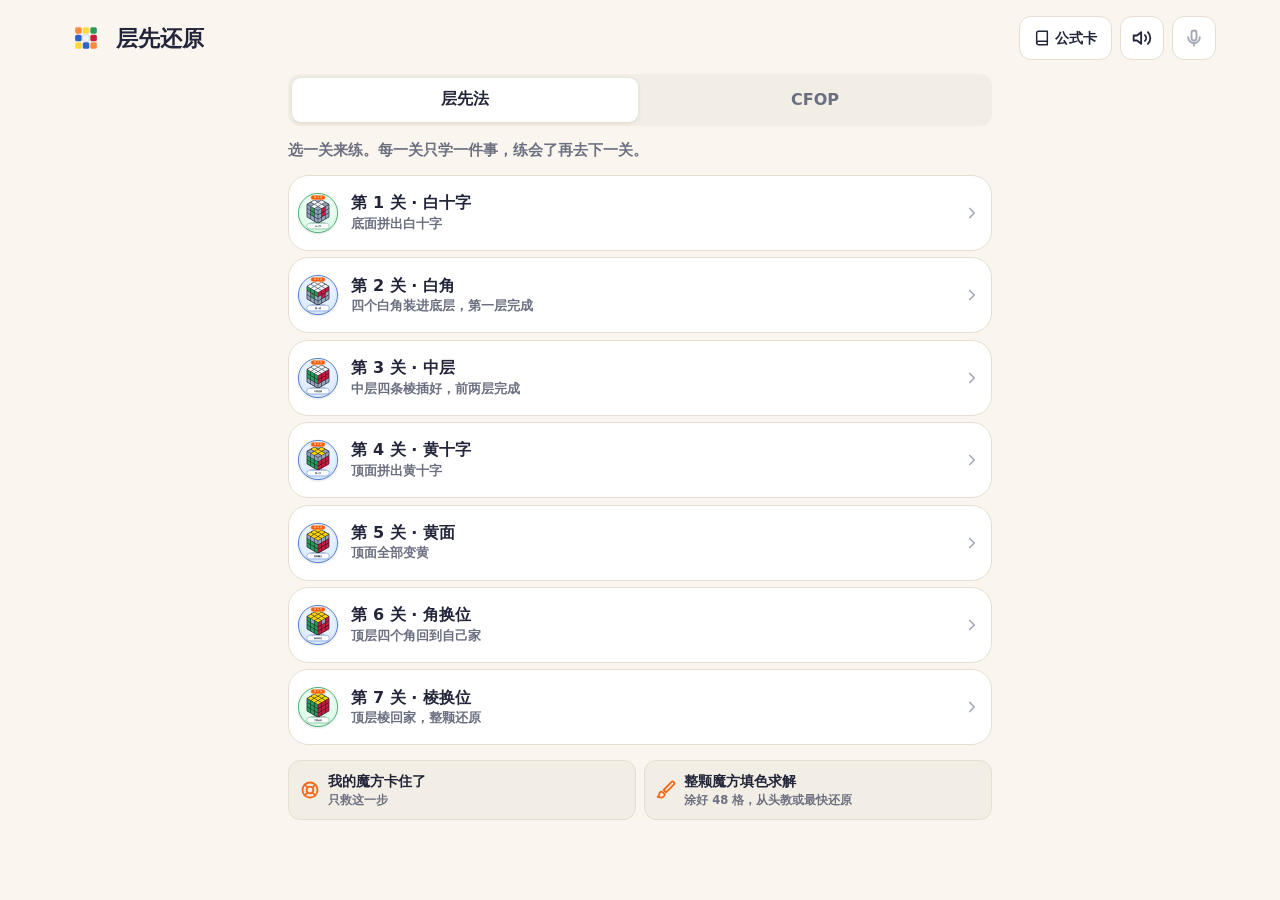
==== commit 839bae9a: "魔方 App：「提速」改名「CFOP」" ====
--- a/mofang/index.html
+++ b/mofang/index.html
@@ -19,7 +19,7 @@
     <link rel="icon" type="image/svg+xml" href="/mofang/favicon.svg" />
     <link rel="apple-touch-icon" href="/mofang/apple-touch-icon.png" />
     <title>层先还原</title>
-    <script type="module" crossorigin src="/mofang/assets/index-pVP-qkUp.js"></script>
+    <script type="module" crossorigin src="/mofang/assets/index-Bkr6PPZW.js"></script>
     <link rel="stylesheet" crossorigin href="/mofang/assets/index-8VQGAVIN.css">
   </head>
   <body>
